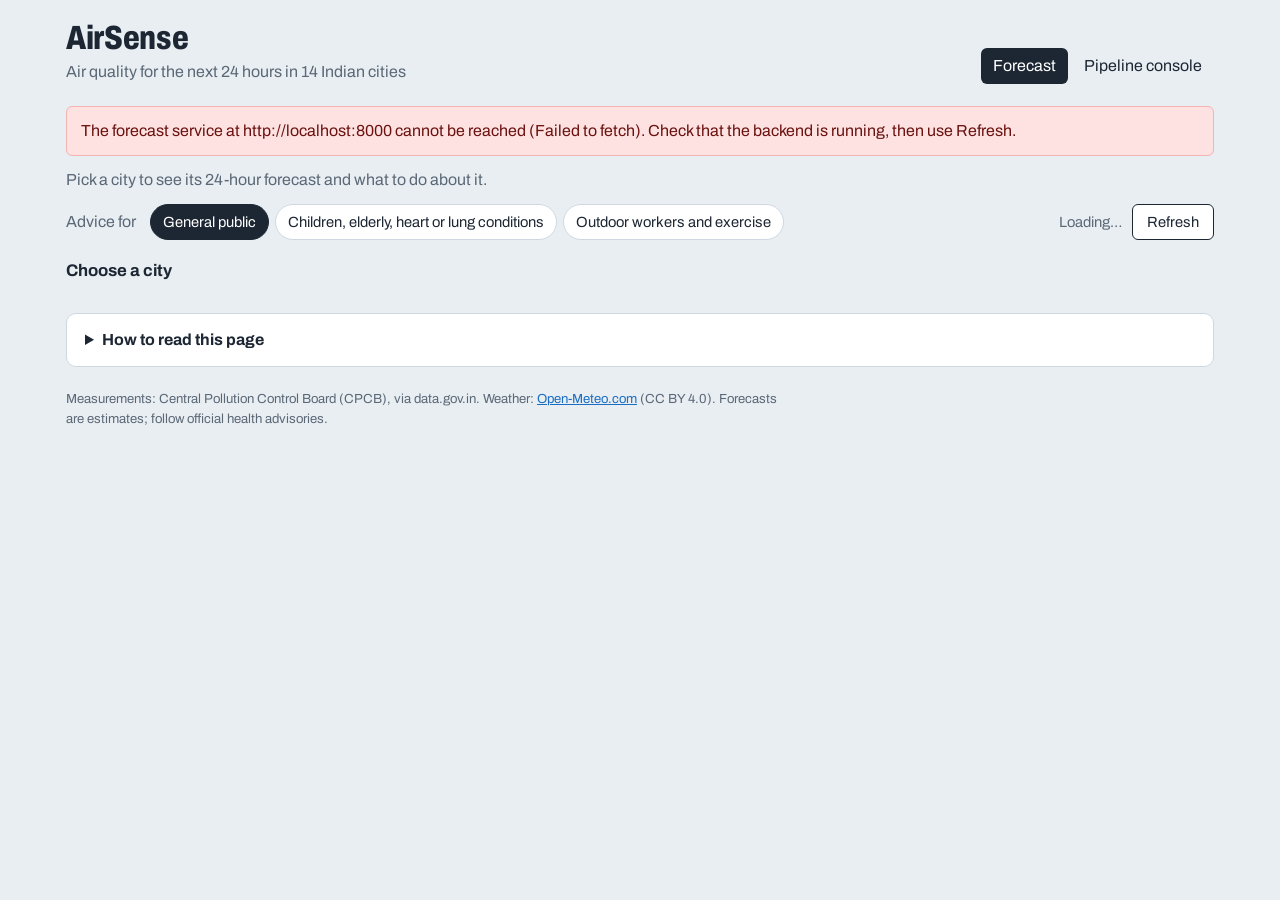
==== frontend/index.html @ 112c2909 "Stage 7: forecast page, pipeline status endpoint, serving fixes from real data" ====
<!doctype html>
<html lang="en">
<head>
  <meta charset="utf-8">
  <meta name="viewport" content="width=device-width, initial-scale=1">
  <title>AirSense — air quality forecast</title>
  <meta name="description" content="24-hour PM2.5 and AQI forecast with health advice for 14 Indian cities">
  <link rel="preconnect" href="https://fonts.googleapis.com">
  <link rel="stylesheet" href="https://fonts.googleapis.com/css2?family=Archivo:wdth,wght@75..100,400..800&display=swap">
  <link rel="stylesheet" href="assets/style.css">
</head>
<body>
  <header class="topbar">
    <div class="brand">
      <a class="wordmark" href="index.html">AirSense</a>
      <p class="tagline">Air quality for the next 24 hours in 14 Indian cities</p>
    </div>
    <nav class="topnav" aria-label="Pages">
      <a href="index.html" aria-current="page">Forecast</a>
      <a href="pipeline.html">Pipeline console</a>
    </nav>
  </header>

  <main>
    <div id="banner" class="banner" role="alert" hidden></div>

    <p class="intro">Pick a city to see its 24-hour forecast and what to do about it.</p>

    <section class="phone-controls" aria-label="Choose city and advice">
      <label class="field">City
        <select id="city-select"></select>
      </label>
      <label class="field">Advice for
        <select id="group-select">
          <option value="general">General public</option>
          <option value="sensitive">Children, elderly, heart or lung conditions</option>
          <option value="outdoor_workers">Outdoor workers and exercise</option>
        </select>
      </label>
    </section>

    <section class="controls" aria-label="Settings">
      <fieldset class="groups">
        <legend>Advice for</legend>
        <label><input type="radio" name="group" value="general" checked><span>General public</span></label>
        <label><input type="radio" name="group" value="sensitive"><span>Children, elderly, heart or lung conditions</span></label>
        <label><input type="radio" name="group" value="outdoor_workers"><span>Outdoor workers and exercise</span></label>
      </fieldset>
      <div class="freshness">
        <span id="asof">Loading…</span>
        <button id="refresh" type="button">Refresh</button>
      </div>
    </section>

    <section class="tiles-section" aria-labelledby="cities-h">
      <h2 id="cities-h" class="section-h">Choose a city</h2>
      <div id="cities" class="cities" role="list"></div>
    </section>

    <section id="detail" class="detail" aria-live="polite" hidden></section>

    <section id="overview" class="overview" aria-labelledby="overview-h" hidden>
      <h2 id="overview-h" class="section-h">Across India right now</h2>
      <p id="overview-text"></p>
      <div id="overview-bar" class="catbar" role="img"></div>
      <ol id="overview-list" class="ranked"></ol>
    </section>

    <details class="help">
      <summary>How to read this page</summary>
      <div class="help-body">
        <p><strong>PM2.5</strong> are fine particles in the air, small enough to reach deep into the lungs. Values are the average over the last 24 hours, in micrograms per cubic metre (µg/m³), as used by India's official Air Quality Index (AQI).</p>
        <table class="aqi-table">
          <thead><tr><th>Category</th><th>PM2.5 (24-hour average)</th><th>Possible health impact</th></tr></thead>
          <tbody id="aqi-rows"></tbody>
        </table>
        <p><strong>The forecast</strong> shows the expected 24-hour average for each of the next 24 hours. It changes slowly because each new hour replaces only one of the 24 hours being averaged.</p>
        <p><strong>Why this forecast</strong> lists the inputs that pushed the forecast up or down the most, in µg/m³.</p>
        <p><strong>Notes</strong> appear when some input data was missing; the forecast is still made, but may be less accurate. If no forecast is shown, the latest measurement is too old or missing.</p>
      </div>
    </details>
  </main>

  <footer class="footer">
    <p id="model-line"></p>
    <p>Measurements: Central Pollution Control Board (CPCB), via data.gov.in. Weather: <a href="https://open-meteo.com/">Open-Meteo.com</a> (CC BY 4.0). Forecasts are estimates; follow official health advisories.</p>
  </footer>

  <script src="vendor/chart.umd.min.js"></script>
  <script src="assets/config.js"></script>
  <script src="assets/common.js"></script>
  <script src="assets/forecast.js"></script>
</body>
</html>
---- frontend/assets/style.css ----
/* AirSense frontend. The AQI colours carry the meaning; everything else stays quiet. */
:root {
  --sky: #e9eef3;        /* page: hazy daytime sky */
  --paper: #ffffff;      /* panels */
  --ink: #1d2733;        /* text */
  --muted: #5b6876;      /* secondary text */
  --line: #cfd8e1;       /* borders */
  --focus: #1b6ec2;      /* keyboard focus and links */
  --warn-bg: #fff4d6;
  --warn-ink: #5a4300;
  --font: "Archivo", "Segoe UI", system-ui, -apple-system, sans-serif;
  --radius-s: 6px;
  --radius-m: 10px;
}

* { box-sizing: border-box; }
html { -webkit-text-size-adjust: 100%; }
body {
  margin: 0;
  background: var(--sky);
  color: var(--ink);
  font-family: var(--font);
  font-size: 16px;
  line-height: 1.5;
}
a { color: var(--focus); }
:focus-visible { outline: 3px solid var(--focus); outline-offset: 2px; }
main, .topbar, .footer { max-width: 1180px; margin: 0 auto; padding: 0 16px; }

/* ---------- top bar ---------- */
.topbar {
  display: flex; flex-wrap: wrap; align-items: end; justify-content: space-between;
  gap: 8px 24px; padding-top: 22px; padding-bottom: 14px;
}
.wordmark {
  font-size: 2.1rem; font-weight: 800; font-stretch: 78%; letter-spacing: -0.01em;
  color: var(--ink); text-decoration: none; line-height: 1;
}
.tagline { margin: 4px 0 0; color: var(--muted); }
.topnav { display: flex; gap: 4px; }
.topnav a {
  padding: 6px 12px; border-radius: var(--radius-s); color: var(--ink); text-decoration: none;
}
.topnav a[aria-current="page"] { background: var(--ink); color: #fff; }
.topnav a:not([aria-current]):hover { background: #dbe3ea; }

/* ---------- banner and controls ---------- */
.banner {
  margin: 8px 0 12px; padding: 12px 14px; border-radius: var(--radius-s);
  background: #fde2e1; color: #6b1210; border: 1px solid #f3b4b1;
}
.controls {
  display: flex; flex-wrap: wrap; align-items: center; justify-content: space-between;
  gap: 12px; margin: 6px 0 18px;
}
.groups { border: 0; margin: 0; padding: 0; display: flex; flex-wrap: wrap; gap: 6px; align-items: center; }
.groups legend { float: left; margin-right: 8px; color: var(--muted); padding: 0; }
.groups label { position: relative; }
.groups input { position: absolute; opacity: 0; inset: 0; margin: 0; cursor: pointer; }
.groups span {
  display: inline-block; padding: 6px 12px; border: 1px solid var(--line);
  border-radius: 999px; background: var(--paper); font-size: 0.92rem;
}
.groups input:checked + span { background: var(--ink); color: #fff; border-color: var(--ink); }
.groups input:focus-visible + span { outline: 3px solid var(--focus); outline-offset: 2px; }
.freshness { display: flex; align-items: center; gap: 10px; color: var(--muted); font-size: 0.92rem; }
button {
  font: inherit; padding: 6px 14px; border-radius: var(--radius-s); cursor: pointer;
  border: 1px solid var(--ink); background: var(--paper); color: var(--ink);
}
button:hover { background: var(--ink); color: #fff; }

/* ---------- city tiles ---------- */
.section-h { font-size: 1.05rem; font-weight: 700; margin: 0 0 8px; }
.cities {
  display: grid; gap: 8px;
  grid-template-columns: repeat(auto-fill, minmax(150px, 1fr));
}
.city {
  display: grid; grid-template-columns: 1fr; align-content: start; gap: 2px;
  text-align: left; padding: 10px 12px 10px 16px; border-radius: var(--radius-s);
  background: var(--paper); color: var(--ink); border: 1px solid var(--line);
  position: relative; min-height: 76px;
}
.city::before {           /* the AQI colour as a band on the left edge */
  content: ""; position: absolute; left: 0; top: 0; bottom: 0; width: 6px;
  border-radius: var(--radius-s) 0 0 var(--radius-s); background: var(--band, #c9d1d9);
}
.city:hover { background: #f6f9fb; color: var(--ink); }
.city[aria-pressed="true"] { border-color: var(--ink); box-shadow: inset 0 0 0 1px var(--ink); }
.city .name { font-weight: 700; }
.city .cat { font-size: 0.82rem; color: var(--muted); }
.city .val { font-size: 1.5rem; font-weight: 700; font-stretch: 85%; line-height: 1.1; }
.city .val small { font-size: 0.7rem; font-weight: 400; color: var(--muted); margin-left: 2px; }
.city.stale .val { color: var(--muted); }

/* ---------- detail ---------- */
.detail {
  margin: 22px 0; padding: 22px; background: var(--paper);
  border-radius: var(--radius-m); border: 1px solid var(--line);
}
.detail-head { display: flex; flex-wrap: wrap; gap: 18px 32px; align-items: stretch; }
.reading {
  min-width: 220px; padding: 16px 18px; border-radius: var(--radius-m);
  background: var(--band); color: var(--band-ink);
}
.reading .where { margin: 0; font-weight: 700; font-size: 1.15rem; }
.reading .big { font-size: 4.2rem; font-weight: 800; font-stretch: 75%; line-height: 0.95; margin: 6px 0 2px; }
.reading .big small { font-size: 1rem; font-weight: 500; margin-left: 4px; }
.reading .catname { font-size: 1.25rem; font-weight: 700; margin: 0; }
.reading .meta { margin: 6px 0 0; font-size: 0.85rem; opacity: 0.9; }
.summary { flex: 1 1 320px; display: flex; flex-direction: column; justify-content: center; gap: 6px; }
.summary h3 { margin: 0; font-size: 1.5rem; font-weight: 700; font-stretch: 90%; line-height: 1.2; }
.summary p { margin: 0; color: var(--muted); max-width: 62ch; }

/* The hour-by-hour strip: one cell per forecast hour, coloured by AQI category. */
.strip-wrap { margin: 22px 0 6px; }
.strip { display: grid; grid-template-columns: repeat(24, 1fr); gap: 2px; }
.strip .cell { height: 34px; border-radius: 3px; background: var(--band); position: relative; }
.strip .cell.worst { outline: 2px solid var(--ink); outline-offset: 1px; z-index: 1; }
.strip-hours { display: grid; grid-template-columns: repeat(24, 1fr); font-size: 0.72rem; color: var(--muted); margin-top: 3px; }
.strip-hours span { text-align: left; white-space: nowrap; }
.chart-box { position: relative; height: 260px; margin-top: 10px; }

.columns { display: grid; grid-template-columns: 1fr 1fr; gap: 28px; margin-top: 22px; }
.columns h4 { margin: 0 0 8px; font-size: 1.05rem; }
.advice p { margin: 0 0 8px; max-width: 65ch; }
.sources { font-size: 0.82rem; color: var(--muted); }
.factors { list-style: none; margin: 0; padding: 0; }
.factors li { display: grid; grid-template-columns: minmax(130px, 1.2fr) 1fr; gap: 10px; align-items: center; margin-bottom: 8px; }
.factor-bar { position: relative; height: 22px; background: #eef2f6; border-radius: 3px; }
.factor-bar .mid { position: absolute; left: 50%; top: -3px; bottom: -3px; width: 1px; background: var(--muted); }
.factor-bar .fill { position: absolute; top: 3px; bottom: 3px; border-radius: 2px; }
.factor-bar .fill.raises { left: 50%; background: #c0392b; }
.factor-bar .fill.lowers { right: 50%; background: #2e7d5b; }
.factor-num { font-size: 0.82rem; color: var(--muted); }
.notes { margin-top: 18px; padding: 10px 14px; border-radius: var(--radius-s); background: var(--warn-bg); color: var(--warn-ink); }
.notes ul { margin: 4px 0 0; padding-left: 20px; }
.unavailable { padding: 6px 0; }
.unavailable h3 { margin: 0 0 6px; }
.unavailable p { margin: 0 0 6px; color: var(--muted); max-width: 65ch; }

/* ---------- intro, phone controls, overview ---------- */
.intro { margin: 0 0 12px; color: var(--muted); }
.phone-controls { display: none; gap: 10px; margin-bottom: 14px; }
.field { display: grid; gap: 4px; font-size: 0.9rem; color: var(--muted); }
.field select {
  font: inherit; font-size: 1rem; color: var(--ink); padding: 10px 12px;
  border: 1px solid var(--line); border-radius: var(--radius-s); background: var(--paper); width: 100%;
}
.overview { margin: 22px 0; padding: 18px 22px; background: var(--paper); border: 1px solid var(--line); border-radius: var(--radius-m); }
.overview p { margin: 0 0 10px; max-width: 80ch; }
.catbar { display: flex; height: 14px; border-radius: 4px; overflow: hidden; margin-bottom: 6px; }
.catbar span { display: block; height: 100%; }
.catbar-legend { display: flex; flex-wrap: wrap; gap: 4px 14px; font-size: 0.82rem; color: var(--muted); margin-bottom: 4px; }
.ranked { list-style: none; margin: 12px 0 0; padding: 0; display: none; }
.ranked li button {
  width: 100%; display: grid; grid-template-columns: 14px 1fr auto; gap: 10px; align-items: center;
  text-align: left; padding: 9px 4px; border: 0; border-bottom: 1px solid var(--line);
  border-radius: 0; background: transparent; color: var(--ink);
}
.ranked li button:hover { background: #f3f6f9; color: var(--ink); }
.ranked .dot { width: 12px; height: 12px; border-radius: 50%; background: var(--band); border: 1px solid rgba(0, 0, 0, 0.15); }
.ranked .rv { font-weight: 700; font-stretch: 85%; }
.ranked .rs { display: block; font-size: 0.8rem; color: var(--muted); }
.alternatives { display: flex; flex-wrap: wrap; gap: 8px; margin-top: 8px; }
.alternatives button { display: inline-flex; gap: 8px; align-items: center; }
.alternatives .dot { width: 10px; height: 10px; border-radius: 50%; background: var(--band); }
.last-known { display: inline-block; margin: 4px 0 10px; padding: 8px 12px; border-radius: var(--radius-s); background: var(--band); color: var(--band-ink); font-weight: 600; }

.loading { display: flex; align-items: center; gap: 12px; color: var(--muted); padding: 18px 0; }
.spinner {
  width: 20px; height: 20px; border-radius: 50%;
  border: 3px solid var(--line); border-top-color: var(--ink); animation: spin 0.9s linear infinite;
}
@keyframes spin { to { transform: rotate(360deg); } }

/* ---------- help and footer ---------- */
.help { margin: 22px 0; background: var(--paper); border: 1px solid var(--line); border-radius: var(--radius-m); padding: 4px 18px; }
.help summary { cursor: pointer; padding: 10px 0; font-weight: 700; }
.help-body p { max-width: 75ch; }
.aqi-table { border-collapse: collapse; width: 100%; font-size: 0.9rem; margin: 6px 0 12px; }
.aqi-table th, .aqi-table td { text-align: left; padding: 6px 8px; border-bottom: 1px solid var(--line); vertical-align: top; }
.swatch { display: inline-block; width: 12px; height: 12px; border-radius: 2px; margin-right: 6px; vertical-align: -1px; border: 1px solid rgba(0, 0, 0, 0.15); }
.footer { color: var(--muted); font-size: 0.82rem; padding-bottom: 28px; }
.footer p { margin: 4px 0; max-width: 90ch; }

@media (max-width: 760px) {
  main { display: flex; flex-direction: column; }
  .phone-controls { display: grid; }
  .tiles-section, .groups { display: none; }
  .controls { margin-top: 0; order: 1; }
  .help { order: 2; margin-top: 0; }
  .detail { order: 3; }
  .overview { order: 4; padding: 16px; }
  .ranked { display: block; }
  .wordmark { font-size: 1.8rem; }
  .topbar { padding-top: 16px; }
  .columns { grid-template-columns: 1fr; }
  .reading { width: 100%; }
  .strip .cell { height: 26px; }
  .strip-hours span:nth-child(odd) { visibility: hidden; }
  .detail { padding: 16px; }
}
@media (prefers-reduced-motion: reduce) { * { transition: none !important; animation: none !important; } }
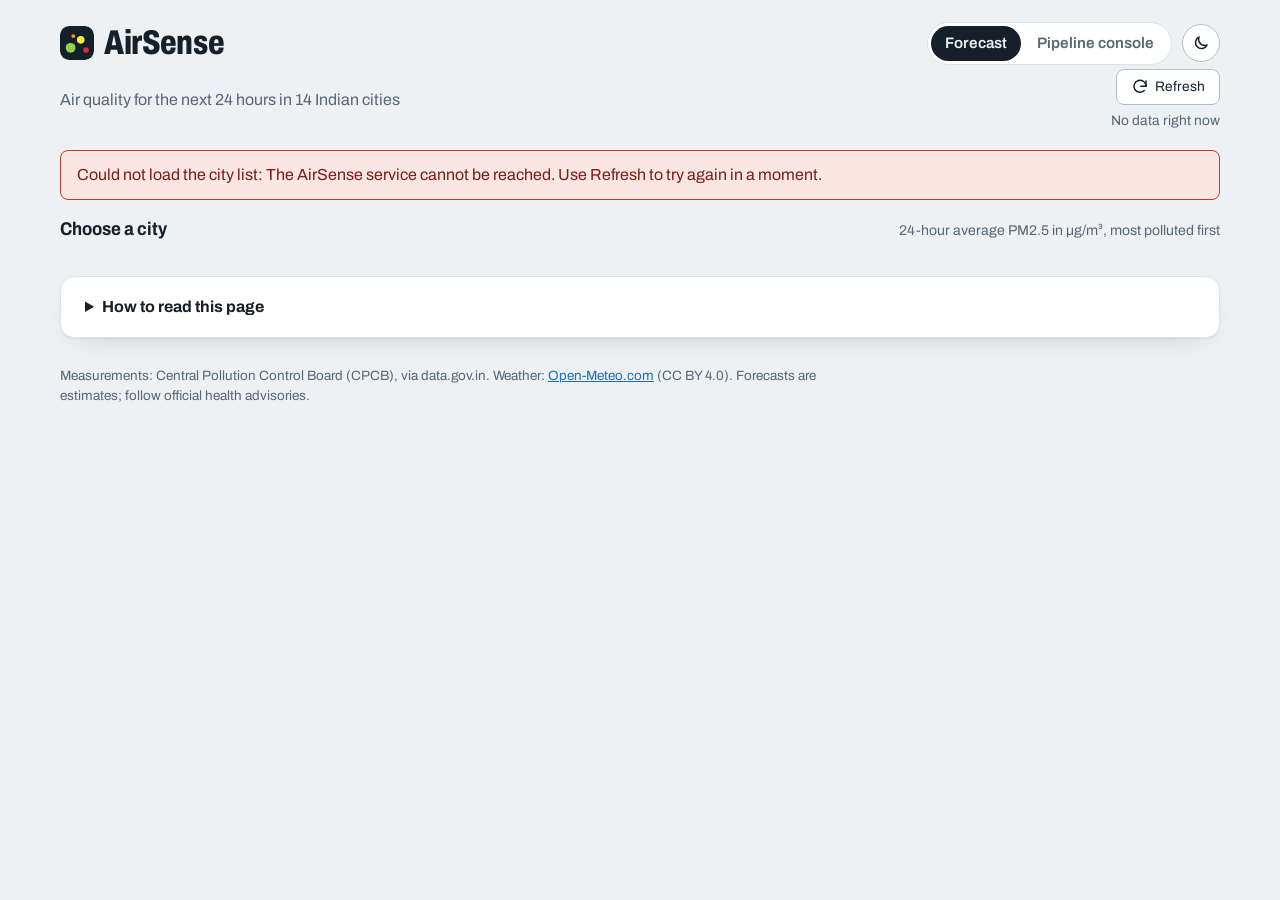
==== commit 4a216f21: "UI refresh: dark theme, one time format, tabs, category chart, 6-factor explanation, console tabs, c" ====
--- a/frontend/index.html
+++ b/frontend/index.html
@@ -5,78 +5,90 @@
   <meta name="viewport" content="width=device-width, initial-scale=1">
   <title>AirSense — air quality forecast</title>
   <meta name="description" content="24-hour PM2.5 and AQI forecast with health advice for 14 Indian cities">
+  <script>
+    // theme before the first paint: the saved choice, else the laptop's setting
+    (function () {
+      var t = null;
+      try { t = localStorage.getItem("airsense-theme"); } catch (e) {}
+      document.documentElement.dataset.theme = t || (matchMedia("(prefers-color-scheme: dark)").matches ? "dark" : "light");
+    })();
+  </script>
+  <link rel="icon" href="assets/icon.svg" type="image/svg+xml">
   <link rel="preconnect" href="https://fonts.googleapis.com">
-  <link rel="stylesheet" href="https://fonts.googleapis.com/css2?family=Archivo:wdth,wght@75..100,400..800&display=swap">
+  <link rel="stylesheet" href="https://fonts.googleapis.com/css2?family=Archivo:wdth,wght@62..100,400..900&display=swap">
   <link rel="stylesheet" href="assets/style.css">
 </head>
 <body>
   <header class="topbar">
-    <div class="brand">
-      <a class="wordmark" href="index.html">AirSense</a>
-      <p class="tagline">Air quality for the next 24 hours in 14 Indian cities</p>
+    <a class="brand" href="index.html" aria-label="AirSense home">
+      <img src="assets/icon.svg" alt="" width="34" height="34">
+      <span class="wordmark">AirSense</span>
+    </a>
+    <div class="top-actions">
+      <nav class="topnav" id="topnav" aria-label="Pages">
+        <a href="index.html" aria-current="page">Forecast</a>
+        <a href="pipeline.html">Pipeline console</a>
+      </nav>
+      <button id="theme-toggle" class="icon-btn" type="button"></button>
+      <button id="menu-toggle" class="icon-btn menu-btn" type="button" aria-label="Pages" aria-controls="topnav" aria-expanded="false"></button>
     </div>
-    <nav class="topnav" aria-label="Pages">
-      <a href="index.html" aria-current="page">Forecast</a>
-      <a href="pipeline.html">Pipeline console</a>
-    </nav>
+    <p class="tagline">Air quality for the next 24 hours in 14 Indian cities</p>
+    <div class="freshness">
+      <span id="asof">Loading…</span>
+      <button id="refresh" class="ghost" type="button">Refresh</button>
+    </div>
   </header>
 
   <main>
     <div id="banner" class="banner" role="alert" hidden></div>
 
-    <p class="intro">Pick a city to see its 24-hour forecast and what to do about it.</p>
-
-    <section class="phone-controls" aria-label="Choose city and advice">
-      <label class="field">City
-        <select id="city-select"></select>
-      </label>
-      <label class="field">Advice for
-        <select id="group-select">
-          <option value="general">General public</option>
-          <option value="sensitive">Children, elderly, heart or lung conditions</option>
-          <option value="outdoor_workers">Outdoor workers and exercise</option>
-        </select>
-      </label>
-    </section>
-
-    <section class="controls" aria-label="Settings">
-      <fieldset class="groups">
-        <legend>Advice for</legend>
-        <label><input type="radio" name="group" value="general" checked><span>General public</span></label>
-        <label><input type="radio" name="group" value="sensitive"><span>Children, elderly, heart or lung conditions</span></label>
-        <label><input type="radio" name="group" value="outdoor_workers"><span>Outdoor workers and exercise</span></label>
-      </fieldset>
-      <div class="freshness">
-        <span id="asof">Loading…</span>
-        <button id="refresh" type="button">Refresh</button>
-      </div>
-    </section>
+    <label class="field phone-only">City
+      <select id="city-select" autocomplete="off"></select>
+    </label>
 
     <section class="tiles-section" aria-labelledby="cities-h">
-      <h2 id="cities-h" class="section-h">Choose a city</h2>
+      <div class="section-top">
+        <h2 id="cities-h" class="section-h">Choose a city</h2>
+        <p class="section-note">24-hour average PM2.5 in µg/m³, most polluted first</p>
+      </div>
       <div id="cities" class="cities" role="list"></div>
     </section>
 
     <section id="detail" class="detail" aria-live="polite" hidden></section>
 
-    <section id="overview" class="overview" aria-labelledby="overview-h" hidden>
-      <h2 id="overview-h" class="section-h">Across India right now</h2>
-      <p id="overview-text"></p>
-      <div id="overview-bar" class="catbar" role="img"></div>
-      <ol id="overview-list" class="ranked"></ol>
+    <section id="overview" class="card overview" aria-labelledby="overview-h" hidden>
+      <div class="section-top">
+        <h2 id="overview-h" class="section-h">Across India right now</h2>
+        <p class="section-note">Select a city's bar to open it</p>
+      </div>
+      <div id="overview-callouts" class="callouts"></div>
+      <div class="india-grid">
+        <div>
+          <h3 class="chart-h">Cities, most polluted first</h3>
+          <div class="chart-box india"><canvas id="india-chart" role="img"></canvas></div>
+        </div>
+        <div>
+          <h3 class="chart-h">Cities per category</h3>
+          <div class="chart-box cats"><canvas id="category-chart" role="img"></canvas></div>
+          <p class="section-note">Select a category to highlight its cities; select it again to clear.</p>
+        </div>
+      </div>
     </section>
 
-    <details class="help">
+    <details class="card help">
       <summary>How to read this page</summary>
       <div class="help-body">
-        <p><strong>PM2.5</strong> are fine particles in the air, small enough to reach deep into the lungs. Values are the average over the last 24 hours, in micrograms per cubic metre (µg/m³), as used by India's official Air Quality Index (AQI).</p>
+        <div class="help-text">
+          <p><strong>PM2.5</strong> are fine particles in the air, small enough to reach deep into the lungs. Values are the average over the last 24 hours, in micrograms per cubic metre (µg/m³), as used by India's official Air Quality Index (AQI).</p>
+          <p><strong>The forecast</strong> shows the expected 24-hour average for each of the next 24 hours. It changes slowly because each new hour replaces only one of the 24 hours being averaged. Hover over the hour strip or the chart to see each hour.</p>
+          <p><strong>Why this forecast</strong> lists the six inputs that pushed the forecast up or down the most, in µg/m³, and the combined effect of all the others.</p>
+          <p><strong>Notes</strong> appear when some input data was missing; the forecast is still made, but may be less accurate. If no forecast is shown, the latest measurement is too old or missing.</p>
+        </div>
         <table class="aqi-table">
-          <thead><tr><th>Category</th><th>PM2.5 (24-hour average)</th><th>Possible health impact</th></tr></thead>
+          <caption>India's AQI categories for PM2.5</caption>
+          <thead><tr><th scope="col">Category</th><th scope="col">24-hour average</th><th scope="col">Possible health impact</th></tr></thead>
           <tbody id="aqi-rows"></tbody>
         </table>
-        <p><strong>The forecast</strong> shows the expected 24-hour average for each of the next 24 hours. It changes slowly because each new hour replaces only one of the 24 hours being averaged.</p>
-        <p><strong>Why this forecast</strong> lists the inputs that pushed the forecast up or down the most, in µg/m³.</p>
-        <p><strong>Notes</strong> appear when some input data was missing; the forecast is still made, but may be less accurate. If no forecast is shown, the latest measurement is too old or missing.</p>
       </div>
     </details>
   </main>
--- a/frontend/assets/style.css
+++ b/frontend/assets/style.css
@@ -1,205 +1,475 @@
-/* AirSense frontend. The AQI colours carry the meaning; everything else stays quiet. */
+/* AirSense frontend.
+   The AQI colours carry the meaning; everything else stays quiet so they stand out.
+   Light theme: a hazy daytime sky. Dark theme: the same city at night. */
+
 :root {
-  --sky: #e9eef3;        /* page: hazy daytime sky */
-  --paper: #ffffff;      /* panels */
-  --ink: #1d2733;        /* text */
-  --muted: #5b6876;      /* secondary text */
-  --line: #cfd8e1;       /* borders */
-  --focus: #1b6ec2;      /* keyboard focus and links */
-  --warn-bg: #fff4d6;
-  --warn-ink: #5a4300;
+  --page: #edf1f4;
+  --paper: #ffffff;
+  --raised: #f5f7f9;
+  --ink: #15202b;
+  --muted: #586675;
+  --line: #dbe2e9;
+  --line-strong: #b4c0cb;
+  --grid: rgba(21, 32, 43, 0.07);
+  --accent: #1d6fb8;
+  --tip-bg: #15202b;
+  --tip-ink: #f3f6f9;
+  --tip-muted: #b9c4cf;
+  --band-alpha: 24;            /* AQI bands behind charts (hex alpha) */
+  --shadow: 0 1px 2px rgba(16, 24, 32, 0.05), 0 10px 30px -18px rgba(16, 24, 32, 0.28);
+  --ok: #2e7d5b;  --ok-bg: #e6f3ec;  --ok-ink: #1d5a40;
+  --warn: #c27a00; --warn-bg: #fff3d8; --warn-ink: #6b4400;
+  --bad: #c0392b; --bad-bg: #fbe6e3; --bad-ink: #7a1d14;
+  --neutral: #6b7c8d; --neutral-bg: #eef2f6; --neutral-ink: #3d4b59;
+  --lowers: #3a78b5;
+  --raises: #d07a2a;
   --font: "Archivo", "Segoe UI", system-ui, -apple-system, sans-serif;
-  --radius-s: 6px;
-  --radius-m: 10px;
+  --mono: ui-monospace, SFMono-Regular, Menlo, Consolas, monospace;
+  --r-s: 8px;
+  --r-m: 14px;
+  color-scheme: light;
+}
+:root[data-theme="dark"] {
+  --page: #0a0f14;
+  --paper: #121921;
+  --raised: #18212b;
+  --ink: #e8eef4;
+  --muted: #9aa8b6;
+  --line: #243140;
+  --line-strong: #3b4a5a;
+  --grid: rgba(232, 238, 244, 0.07);
+  --accent: #6cb0ff;
+  --tip-bg: #e8eef4;
+  --tip-ink: #0f151b;
+  --tip-muted: #4c5966;
+  --band-alpha: 2e;
+  --shadow: 0 1px 2px rgba(0, 0, 0, 0.4), 0 12px 32px -18px rgba(0, 0, 0, 0.8);
+  --ok: #4cbf8a;  --ok-bg: #12301f;  --ok-ink: #8fe0b8;
+  --warn: #f0a83a; --warn-bg: #33250b; --warn-ink: #f6cd85;
+  --bad: #f06a5c; --bad-bg: #3a1714; --bad-ink: #f7aaa0;
+  --neutral: #8a9bad; --neutral-bg: #1c2631; --neutral-ink: #c3cfdb;
+  --lowers: #6aa8e8;
+  --raises: #f0a35a;
+  color-scheme: dark;
 }
 
 * { box-sizing: border-box; }
 html { -webkit-text-size-adjust: 100%; }
 body {
   margin: 0;
-  background: var(--sky);
+  background: var(--page);
   color: var(--ink);
   font-family: var(--font);
   font-size: 16px;
   line-height: 1.5;
-}
-a { color: var(--focus); }
-:focus-visible { outline: 3px solid var(--focus); outline-offset: 2px; }
-main, .topbar, .footer { max-width: 1180px; margin: 0 auto; padding: 0 16px; }
+  transition: background-color 0.2s, color 0.2s;
+}
+a { color: var(--accent); }
+:focus-visible { outline: 3px solid var(--accent); outline-offset: 2px; }
+main, .topbar, .footer { max-width: 1200px; margin: 0 auto; padding: 0 20px; }
+[hidden] { display: none !important; }
+.nowrap { white-space: nowrap; }
+
+/* ---------- buttons ---------- */
+button {
+  font: inherit; color: var(--ink); cursor: pointer;
+  padding: 7px 14px; border-radius: var(--r-s);
+  border: 1px solid var(--line-strong); background: var(--paper);
+}
+button:hover { border-color: var(--ink); }
+button.ghost { display: inline-flex; align-items: center; gap: 6px; }
+.icon { display: inline-flex; width: 18px; height: 18px; }
+.icon svg { width: 100%; height: 100%; }
+.icon-btn { display: inline-grid; place-items: center; width: 38px; height: 38px; padding: 0; border-radius: 999px; }
+.menu-btn { display: none; }
 
 /* ---------- top bar ---------- */
 .topbar {
-  display: flex; flex-wrap: wrap; align-items: end; justify-content: space-between;
-  gap: 8px 24px; padding-top: 22px; padding-bottom: 14px;
-}
-.wordmark {
-  font-size: 2.1rem; font-weight: 800; font-stretch: 78%; letter-spacing: -0.01em;
-  color: var(--ink); text-decoration: none; line-height: 1;
-}
-.tagline { margin: 4px 0 0; color: var(--muted); }
-.topnav { display: flex; gap: 4px; }
-.topnav a {
-  padding: 6px 12px; border-radius: var(--radius-s); color: var(--ink); text-decoration: none;
-}
-.topnav a[aria-current="page"] { background: var(--ink); color: #fff; }
-.topnav a:not([aria-current]):hover { background: #dbe3ea; }
-
-/* ---------- banner and controls ---------- */
+  display: grid; grid-template-columns: 1fr auto; align-items: center;
+  gap: 4px 24px; padding-top: 22px; padding-bottom: 18px;
+}
+.brand { display: inline-flex; align-items: center; gap: 10px; text-decoration: none; color: var(--ink); justify-self: start; }
+.brand img { border-radius: 9px; }
+.wordmark { font-size: 2.15rem; font-weight: 800; font-stretch: 75%; letter-spacing: -0.01em; line-height: 1; }
+.top-actions { display: flex; align-items: center; gap: 10px; position: relative; }
+.topnav { display: flex; gap: 2px; padding: 3px; border-radius: 999px; background: var(--paper); border: 1px solid var(--line); }
+.topnav a { padding: 6px 14px; border-radius: 999px; color: var(--muted); text-decoration: none; font-weight: 600; font-size: 0.95rem; }
+.topnav a:hover { color: var(--ink); }
+.topnav a[aria-current="page"] { background: var(--ink); color: var(--page); }
+.tagline { margin: 0; color: var(--muted); }
+.freshness { display: flex; flex-direction: column; align-items: flex-end; gap: 6px; color: var(--muted); font-size: 0.86rem; justify-self: end; text-align: right; }
+.freshness button { order: -1; }
+
+/* ---------- shared blocks ---------- */
 .banner {
-  margin: 8px 0 12px; padding: 12px 14px; border-radius: var(--radius-s);
-  background: #fde2e1; color: #6b1210; border: 1px solid #f3b4b1;
-}
-.controls {
-  display: flex; flex-wrap: wrap; align-items: center; justify-content: space-between;
-  gap: 12px; margin: 6px 0 18px;
-}
-.groups { border: 0; margin: 0; padding: 0; display: flex; flex-wrap: wrap; gap: 6px; align-items: center; }
-.groups legend { float: left; margin-right: 8px; color: var(--muted); padding: 0; }
-.groups label { position: relative; }
-.groups input { position: absolute; opacity: 0; inset: 0; margin: 0; cursor: pointer; }
-.groups span {
-  display: inline-block; padding: 6px 12px; border: 1px solid var(--line);
-  border-radius: 999px; background: var(--paper); font-size: 0.92rem;
-}
-.groups input:checked + span { background: var(--ink); color: #fff; border-color: var(--ink); }
-.groups input:focus-visible + span { outline: 3px solid var(--focus); outline-offset: 2px; }
-.freshness { display: flex; align-items: center; gap: 10px; color: var(--muted); font-size: 0.92rem; }
-button {
-  font: inherit; padding: 6px 14px; border-radius: var(--radius-s); cursor: pointer;
-  border: 1px solid var(--ink); background: var(--paper); color: var(--ink);
-}
-button:hover { background: var(--ink); color: #fff; }
-
-/* ---------- city tiles ---------- */
-.section-h { font-size: 1.05rem; font-weight: 700; margin: 0 0 8px; }
-.cities {
-  display: grid; gap: 8px;
-  grid-template-columns: repeat(auto-fill, minmax(150px, 1fr));
-}
+  margin: 0 0 16px; padding: 12px 16px; border-radius: var(--r-s);
+  background: var(--bad-bg); color: var(--bad-ink); border: 1px solid var(--bad);
+}
+.card {
+  background: var(--paper); border: 1px solid var(--line); border-radius: var(--r-m);
+  box-shadow: var(--shadow); padding: 22px 24px; margin: 0 0 20px;
+}
+.section-top { display: flex; flex-wrap: wrap; align-items: baseline; justify-content: space-between; gap: 2px 16px; margin-bottom: 12px; }
+.section-h { font-size: 1.15rem; font-weight: 700; font-stretch: 90%; margin: 0; }
+.section-note { margin: 0; color: var(--muted); font-size: 0.88rem; }
+.hint { color: var(--muted); margin: 0 0 12px; max-width: 78ch; font-size: 0.92rem; }
+.swatch { display: inline-block; width: 12px; height: 12px; border-radius: 3px; margin-right: 8px; vertical-align: -1px; }
+.dot { display: inline-block; width: 10px; height: 10px; border-radius: 50%; flex: none; }
+.field { display: grid; gap: 4px; font-size: 0.9rem; color: var(--muted); margin-bottom: 16px; }
+.field select {
+  font: inherit; font-size: 1rem; color: var(--ink); padding: 11px 12px;
+  border: 1px solid var(--line-strong); border-radius: var(--r-s); background: var(--paper); width: 100%;
+}
+.phone-only { display: none; }
+
+/* hover tips (common.js) */
+.tip {
+  position: absolute; left: 0; top: 0; z-index: 50; pointer-events: none;
+  max-width: 280px; padding: 8px 11px; border-radius: var(--r-s);
+  background: var(--tip-bg); color: var(--tip-ink); font-size: 0.84rem; line-height: 1.4;
+  box-shadow: 0 8px 24px rgba(0, 0, 0, 0.25);
+}
+.tip strong { display: block; }
+.tip span { display: block; color: var(--tip-muted); }
+
+/* tabs (common.js) */
+.tabs { display: flex; gap: 26px; border-bottom: 1px solid var(--line); margin-bottom: 18px; overflow-x: auto; }
+.tabs [role="tab"] {
+  border: 0; border-bottom: 3px solid transparent; border-radius: 0; background: none;
+  padding: 10px 2px 9px; color: var(--muted); font-weight: 600; white-space: nowrap;
+  display: inline-flex; align-items: center; gap: 8px;
+}
+.tabs [role="tab"]:hover { color: var(--ink); }
+.tabs [role="tab"][aria-selected="true"] { color: var(--ink); border-bottom-color: var(--ink); }
+.tab-badge { font-size: 0.75rem; padding: 0 7px; border-radius: 999px; background: var(--warn-bg); color: var(--warn-ink); }
+.tab-panel:focus-visible { outline-offset: 6px; }
+
+.loading { display: flex; align-items: center; gap: 12px; color: var(--muted); padding: 24px 0; }
+.spinner { width: 20px; height: 20px; border-radius: 50%; border: 3px solid var(--line); border-top-color: var(--ink); animation: spin 0.9s linear infinite; }
+@keyframes spin { to { transform: rotate(360deg); } }
+
+/* ---------- forecast: city tiles ---------- */
+.tiles-section { margin-bottom: 20px; }
+.cities { display: grid; gap: 10px; grid-template-columns: repeat(7, minmax(0, 1fr)); }
 .city {
-  display: grid; grid-template-columns: 1fr; align-content: start; gap: 2px;
-  text-align: left; padding: 10px 12px 10px 16px; border-radius: var(--radius-s);
-  background: var(--paper); color: var(--ink); border: 1px solid var(--line);
-  position: relative; min-height: 76px;
-}
-.city::before {           /* the AQI colour as a band on the left edge */
-  content: ""; position: absolute; left: 0; top: 0; bottom: 0; width: 6px;
-  border-radius: var(--radius-s) 0 0 var(--radius-s); background: var(--band, #c9d1d9);
-}
-.city:hover { background: #f6f9fb; color: var(--ink); }
-.city[aria-pressed="true"] { border-color: var(--ink); box-shadow: inset 0 0 0 1px var(--ink); }
-.city .name { font-weight: 700; }
-.city .cat { font-size: 0.82rem; color: var(--muted); }
-.city .val { font-size: 1.5rem; font-weight: 700; font-stretch: 85%; line-height: 1.1; }
-.city .val small { font-size: 0.7rem; font-weight: 400; color: var(--muted); margin-left: 2px; }
+  display: grid; align-content: start; gap: 1px; text-align: left;
+  padding: 11px 12px 11px 17px; border-radius: var(--r-s); position: relative; overflow: hidden;
+  background: var(--paper); border: 1px solid var(--line); box-shadow: var(--shadow);
+  transition: transform 0.12s, border-color 0.12s;
+}
+.city::before { content: ""; position: absolute; left: 0; top: 0; bottom: 0; width: 6px; background: var(--band); }
+.city:hover { transform: translateY(-2px); border-color: var(--line-strong); }
+.city[aria-pressed="true"] {
+  border-color: var(--ink); box-shadow: inset 0 0 0 1px var(--ink), var(--shadow);
+  background: color-mix(in srgb, var(--band) 13%, var(--paper));
+}
+.city .name { font-weight: 700; font-size: 0.95rem; }
+.city .val { font-size: 1.85rem; font-weight: 800; font-stretch: 68%; line-height: 1.05; letter-spacing: -0.01em; }
+.city .cat { font-size: 0.8rem; color: var(--muted); }
 .city.stale .val { color: var(--muted); }
 
-/* ---------- detail ---------- */
+/* ---------- forecast: detail ---------- */
 .detail {
-  margin: 22px 0; padding: 22px; background: var(--paper);
-  border-radius: var(--radius-m); border: 1px solid var(--line);
-}
-.detail-head { display: flex; flex-wrap: wrap; gap: 18px 32px; align-items: stretch; }
+  margin: 0 0 20px; padding: 26px; border-radius: var(--r-m); border: 1px solid var(--line); box-shadow: var(--shadow);
+  background:
+    radial-gradient(900px 300px at 0% 0%, color-mix(in srgb, var(--band, transparent) 15%, transparent), transparent 70%),
+    var(--paper);
+}
+.detail-head { display: grid; grid-template-columns: minmax(280px, 380px) 1fr; gap: 32px; align-items: stretch; }
 .reading {
-  min-width: 220px; padding: 16px 18px; border-radius: var(--radius-m);
-  background: var(--band); color: var(--band-ink);
-}
-.reading .where { margin: 0; font-weight: 700; font-size: 1.15rem; }
-.reading .big { font-size: 4.2rem; font-weight: 800; font-stretch: 75%; line-height: 0.95; margin: 6px 0 2px; }
-.reading .big small { font-size: 1rem; font-weight: 500; margin-left: 4px; }
-.reading .catname { font-size: 1.25rem; font-weight: 700; margin: 0; }
-.reading .meta { margin: 6px 0 0; font-size: 0.85rem; opacity: 0.9; }
-.summary { flex: 1 1 320px; display: flex; flex-direction: column; justify-content: center; gap: 6px; }
-.summary h3 { margin: 0; font-size: 1.5rem; font-weight: 700; font-stretch: 90%; line-height: 1.2; }
-.summary p { margin: 0; color: var(--muted); max-width: 62ch; }
-
-/* The hour-by-hour strip: one cell per forecast hour, coloured by AQI category. */
-.strip-wrap { margin: 22px 0 6px; }
-.strip { display: grid; grid-template-columns: repeat(24, 1fr); gap: 2px; }
-.strip .cell { height: 34px; border-radius: 3px; background: var(--band); position: relative; }
-.strip .cell.worst { outline: 2px solid var(--ink); outline-offset: 1px; z-index: 1; }
-.strip-hours { display: grid; grid-template-columns: repeat(24, 1fr); font-size: 0.72rem; color: var(--muted); margin-top: 3px; }
-.strip-hours span { text-align: left; white-space: nowrap; }
-.chart-box { position: relative; height: 260px; margin-top: 10px; }
-
-.columns { display: grid; grid-template-columns: 1fr 1fr; gap: 28px; margin-top: 22px; }
-.columns h4 { margin: 0 0 8px; font-size: 1.05rem; }
-.advice p { margin: 0 0 8px; max-width: 65ch; }
-.sources { font-size: 0.82rem; color: var(--muted); }
-.factors { list-style: none; margin: 0; padding: 0; }
-.factors li { display: grid; grid-template-columns: minmax(130px, 1.2fr) 1fr; gap: 10px; align-items: center; margin-bottom: 8px; }
-.factor-bar { position: relative; height: 22px; background: #eef2f6; border-radius: 3px; }
-.factor-bar .mid { position: absolute; left: 50%; top: -3px; bottom: -3px; width: 1px; background: var(--muted); }
-.factor-bar .fill { position: absolute; top: 3px; bottom: 3px; border-radius: 2px; }
-.factor-bar .fill.raises { left: 50%; background: #c0392b; }
-.factor-bar .fill.lowers { right: 50%; background: #2e7d5b; }
-.factor-num { font-size: 0.82rem; color: var(--muted); }
-.notes { margin-top: 18px; padding: 10px 14px; border-radius: var(--radius-s); background: var(--warn-bg); color: var(--warn-ink); }
+  padding: 20px 22px 18px; border-radius: var(--r-m); color: var(--band-ink);
+  background: linear-gradient(155deg, var(--band) 55%, color-mix(in srgb, var(--band) 82%, #000));
+  box-shadow: 0 18px 40px -22px color-mix(in srgb, var(--band) 80%, #000);
+}
+.reading p { margin: 0; }
+.reading .where { font-weight: 700; font-size: 1.2rem; display: flex; align-items: baseline; gap: 8px; }
+.reading .where span { font-weight: 500; font-size: 0.9rem; opacity: 0.85; }
+.reading .big { font-size: 5.6rem; font-weight: 800; font-stretch: 62%; line-height: 0.9; margin: 10px 0 4px; letter-spacing: -0.02em; }
+.reading .big small { font-size: 1.05rem; font-weight: 600; font-stretch: 100%; margin-left: 6px; letter-spacing: 0; }
+.reading .catname { font-size: 1.45rem; font-weight: 800; font-stretch: 85%; }
+.scale { position: relative; display: grid; grid-template-columns: repeat(6, 1fr); gap: 3px; height: 8px; margin: 16px 0 12px; }
+.scale span { border-radius: 4px; box-shadow: 0 0 0 1.5px var(--band-chip); opacity: 0.9; }
+.scale span.on { opacity: 1; }
+.scale i {
+  position: absolute; top: -5px; width: 4px; height: 18px; border-radius: 2px; transform: translateX(-50%);
+  background: var(--band-ink); box-shadow: 0 0 0 2px var(--band);
+}
+.reading .meta { display: inline-block; font-size: 0.9rem; font-weight: 600; padding: 3px 9px; border-radius: 6px; background: var(--band-chip); }
+
+.summary { display: flex; flex-direction: column; justify-content: center; gap: 12px; min-width: 0; }
+.summary h3 { margin: 0; font-size: 1.75rem; font-weight: 800; font-stretch: 80%; line-height: 1.15; }
+.summary p { margin: 0; max-width: 70ch; }
+.stats { display: grid; grid-template-columns: repeat(3, minmax(0, 1fr)); gap: 10px; margin: 0; }
+.stat { padding: 11px 14px; border-radius: var(--r-s); background: var(--raised); border: 1px solid var(--line); }
+.stat dt { font-size: 0.82rem; color: var(--muted); font-weight: 600; }
+.stat dd { margin: 0; display: grid; }
+.stat strong { font-size: 1.45rem; font-weight: 800; font-stretch: 75%; line-height: 1.25; }
+.stat span { font-size: 0.82rem; color: var(--muted); }
+.trend { color: var(--ink); }
+.effect { display: flex; gap: 10px; align-items: baseline; color: var(--ink); }
+.effect .dot { background: var(--band); box-shadow: 0 0 0 1px rgba(0, 0, 0, 0.15); }
+.basis { color: var(--muted); font-size: 0.88rem; }
+
+.hours { margin-top: 28px; }
+/* One column per forecast hour: day label, box, tick, time, so they always line up. */
+.strip { display: grid; grid-template-columns: repeat(24, minmax(0, 1fr)); gap: 3px; margin-bottom: 4px; }
+.hour { position: relative; display: grid; grid-template-columns: minmax(0, 1fr); grid-template-rows: 20px 34px 8px 18px; min-width: 0; }
+.hour.newday { margin-left: 6px; }
+.hour.daystart::before {  /* a line where a new day starts, from its label down to the boxes */
+  content: ""; position: absolute; left: -4px; top: 2px; height: 52px; border-left: 2px solid var(--line-strong);
+}
+.hour:first-child.daystart::before { left: 0; height: 16px; }
+.hour-day { width: 0; overflow: visible; font-size: 0.78rem; font-weight: 700; color: var(--muted); white-space: nowrap; padding-left: 3px; position: relative; z-index: 1; }
+.strip .cell {
+  width: 100%; height: 34px; padding: 0; border: 0; border-radius: 5px; background: var(--band);
+  transition: transform 0.1s; box-shadow: inset 0 0 0 1px rgba(0, 0, 0, 0.06);
+}
+.strip .cell:hover, .strip .cell.active { transform: scaleY(1.18); box-shadow: 0 0 0 2px var(--ink); position: relative; z-index: 1; }
+.tick { justify-self: center; width: 1px; height: 4px; margin-top: 3px; background: var(--line-strong); }
+.tick.long { width: 2px; height: 8px; margin-top: 2px; background: var(--muted); }
+.hour-time {
+  position: absolute; left: 50%; bottom: 0; transform: translateX(-50%);
+  font-size: 0.76rem; color: var(--muted); white-space: nowrap; font-variant-numeric: tabular-nums;
+}
+.chart-box { position: relative; height: 290px; margin-top: 14px; }
+
+.tabset { margin-top: 28px; }
+.chips { border: 0; margin: 0 0 16px; padding: 0; display: flex; flex-wrap: wrap; gap: 8px; align-items: center; }
+.chips legend { float: left; margin-right: 6px; color: var(--muted); padding: 0; font-size: 0.92rem; }
+.chips label { position: relative; }
+.chips input { position: absolute; opacity: 0; inset: 0; margin: 0; cursor: pointer; }
+.chips span { display: inline-block; padding: 6px 14px; border: 1px solid var(--line-strong); border-radius: 999px; background: var(--paper); font-size: 0.92rem; }
+.chips input:checked + span { background: var(--ink); color: var(--page); border-color: var(--ink); }
+.chips input:focus-visible + span { outline: 3px solid var(--accent); outline-offset: 2px; }
+.advice-text { font-size: 1.08rem; margin: 0 0 10px; max-width: 72ch; }
+.advice.updating { opacity: 0.55; transition: opacity 0.2s; }
+.sources { font-size: 0.85rem; color: var(--muted); margin: 0; max-width: 90ch; }
+
+.why .hint { margin-bottom: 6px; }
+.why-key, .factor { display: grid; grid-template-columns: minmax(200px, 1.3fr) minmax(160px, 2fr) 54px; gap: 16px; align-items: center; }
+.why-key { font-size: 0.78rem; font-weight: 700; color: var(--muted); }
+.key-bar { display: flex; justify-content: space-between; }
+.why-key .lowers { color: var(--lowers); }
+.why-key .raises { color: var(--raises); }
+.factors { list-style: none; margin: 4px 0 0; padding: 0; }
+.factor { padding: 8px 0; border-bottom: 1px solid var(--line); border-radius: 4px; }
+.factor:hover { background: var(--raised); }
+.factor-name { font-weight: 600; }
+.factor-name span { display: block; font-weight: 400; font-size: 0.82rem; color: var(--muted); }
+.factor-bar { position: relative; height: 14px; border-radius: 7px; background: var(--raised); box-shadow: inset 0 0 0 1px var(--line); }
+.factor-bar .mid { position: absolute; left: 50%; top: -4px; bottom: -4px; width: 2px; margin-left: -1px; background: var(--line-strong); }
+.factor-bar .fill { position: absolute; top: 2px; bottom: 2px; border-radius: 5px; min-width: 3px; }
+.factor-bar .fill.raises { left: 50%; background: var(--raises); }
+.factor-bar .fill.lowers { right: 50%; background: var(--lowers); }
+.factor-val { text-align: right; font-weight: 800; font-stretch: 80%; font-variant-numeric: tabular-nums; }
+.factor-val.raises { color: var(--raises); }
+.factor-val.lowers { color: var(--lowers); }
+.factor.rest { border-bottom: 0; border-top: 1px dashed var(--line-strong); margin-top: 4px; }
+.factor.rest .factor-name { font-weight: 500; color: var(--muted); }
+.factor.rest .fill { opacity: 0.45; }
+
+.notes { margin-top: 20px; padding: 12px 16px; border-radius: var(--r-s); background: var(--warn-bg); color: var(--warn-ink); border-left: 4px solid var(--warn); }
 .notes ul { margin: 4px 0 0; padding-left: 20px; }
-.unavailable { padding: 6px 0; }
-.unavailable h3 { margin: 0 0 6px; }
-.unavailable p { margin: 0 0 6px; color: var(--muted); max-width: 65ch; }
-
-/* ---------- intro, phone controls, overview ---------- */
-.intro { margin: 0 0 12px; color: var(--muted); }
-.phone-controls { display: none; gap: 10px; margin-bottom: 14px; }
-.field { display: grid; gap: 4px; font-size: 0.9rem; color: var(--muted); }
-.field select {
-  font: inherit; font-size: 1rem; color: var(--ink); padding: 10px 12px;
-  border: 1px solid var(--line); border-radius: var(--radius-s); background: var(--paper); width: 100%;
-}
-.overview { margin: 22px 0; padding: 18px 22px; background: var(--paper); border: 1px solid var(--line); border-radius: var(--radius-m); }
-.overview p { margin: 0 0 10px; max-width: 80ch; }
-.catbar { display: flex; height: 14px; border-radius: 4px; overflow: hidden; margin-bottom: 6px; }
-.catbar span { display: block; height: 100%; }
-.catbar-legend { display: flex; flex-wrap: wrap; gap: 4px 14px; font-size: 0.82rem; color: var(--muted); margin-bottom: 4px; }
-.ranked { list-style: none; margin: 12px 0 0; padding: 0; display: none; }
-.ranked li button {
-  width: 100%; display: grid; grid-template-columns: 14px 1fr auto; gap: 10px; align-items: center;
-  text-align: left; padding: 9px 4px; border: 0; border-bottom: 1px solid var(--line);
-  border-radius: 0; background: transparent; color: var(--ink);
-}
-.ranked li button:hover { background: #f3f6f9; color: var(--ink); }
-.ranked .dot { width: 12px; height: 12px; border-radius: 50%; background: var(--band); border: 1px solid rgba(0, 0, 0, 0.15); }
-.ranked .rv { font-weight: 700; font-stretch: 85%; }
-.ranked .rs { display: block; font-size: 0.8rem; color: var(--muted); }
-.alternatives { display: flex; flex-wrap: wrap; gap: 8px; margin-top: 8px; }
-.alternatives button { display: inline-flex; gap: 8px; align-items: center; }
-.alternatives .dot { width: 10px; height: 10px; border-radius: 50%; background: var(--band); }
-.last-known { display: inline-block; margin: 4px 0 10px; padding: 8px 12px; border-radius: var(--radius-s); background: var(--band); color: var(--band-ink); font-weight: 600; }
-
-.loading { display: flex; align-items: center; gap: 12px; color: var(--muted); padding: 18px 0; }
-.spinner {
-  width: 20px; height: 20px; border-radius: 50%;
-  border: 3px solid var(--line); border-top-color: var(--ink); animation: spin 0.9s linear infinite;
-}
-@keyframes spin { to { transform: rotate(360deg); } }
-
-/* ---------- help and footer ---------- */
-.help { margin: 22px 0; background: var(--paper); border: 1px solid var(--line); border-radius: var(--radius-m); padding: 4px 18px; }
-.help summary { cursor: pointer; padding: 10px 0; font-weight: 700; }
-.help-body p { max-width: 75ch; }
-.aqi-table { border-collapse: collapse; width: 100%; font-size: 0.9rem; margin: 6px 0 12px; }
-.aqi-table th, .aqi-table td { text-align: left; padding: 6px 8px; border-bottom: 1px solid var(--line); vertical-align: top; }
-.swatch { display: inline-block; width: 12px; height: 12px; border-radius: 2px; margin-right: 6px; vertical-align: -1px; border: 1px solid rgba(0, 0, 0, 0.15); }
-.footer { color: var(--muted); font-size: 0.82rem; padding-bottom: 28px; }
-.footer p { margin: 4px 0; max-width: 90ch; }
-
+.unavailable h3 { margin: 0 0 8px; font-size: 1.4rem; font-stretch: 85%; }
+.unavailable p { margin: 0 0 10px; color: var(--muted); max-width: 70ch; }
+.last-known { display: inline-block; padding: 4px 10px; border-radius: 6px; background: var(--band); color: var(--band-ink); font-weight: 600; }
+.alternatives { display: flex; flex-wrap: wrap; gap: 8px; }
+
+/* ---------- forecast: across India ---------- */
+.callouts { display: grid; grid-template-columns: repeat(auto-fit, minmax(220px, 1fr)); gap: 10px; margin-bottom: 16px; }
+.callout {
+  display: grid; text-align: left; gap: 1px; padding: 11px 14px 11px 18px; position: relative; overflow: hidden;
+  border-radius: var(--r-s); background: var(--raised); border: 1px solid var(--line);
+}
+.callout::before { content: ""; position: absolute; left: 0; top: 0; bottom: 0; width: 6px; background: var(--band, var(--line-strong)); }
+.callout-kind { font-size: 0.8rem; color: var(--muted); font-weight: 600; }
+.callout-city { font-weight: 800; font-size: 1.25rem; font-stretch: 80%; }
+.callout-val { font-size: 0.88rem; color: var(--muted); }
+.muted-callout .callout-city { font-size: 1.05rem; }
+.india-grid { display: grid; grid-template-columns: minmax(0, 1.5fr) minmax(0, 1fr); gap: 32px; align-items: start; }
+.chart-h { font-size: 0.95rem; font-weight: 700; color: var(--muted); margin: 0 0 6px; }
+.chart-box.india { height: 460px; margin-top: 0; }
+.chart-box.cats { height: 380px; margin-top: 0; }
+
+/* ---------- forecast: help, footer ---------- */
+.help { padding: 6px 24px; }
+.help summary { cursor: pointer; padding: 12px 0; font-weight: 700; }
+.help-body { display: grid; grid-template-columns: 1fr minmax(360px, 1fr); gap: 28px; padding-bottom: 14px; }
+.help-text p { margin: 0 0 12px; }
+.aqi-table { border-collapse: separate; border-spacing: 0; width: 100%; font-size: 0.9rem; align-self: start; border: 1px solid var(--line); border-radius: var(--r-s); overflow: hidden; }
+.aqi-table caption { text-align: left; font-weight: 700; padding-bottom: 8px; }
+.aqi-table th { background: var(--raised); color: var(--muted); font-weight: 600; }
+.aqi-table th, .aqi-table td { text-align: left; padding: 8px 10px; border-bottom: 1px solid var(--line); vertical-align: top; }
+.aqi-table tr:last-child td { border-bottom: 0; }
+.footer { color: var(--muted); font-size: 0.84rem; padding-top: 4px; padding-bottom: 32px; }
+.footer p { margin: 4px 0; max-width: 100ch; }
+
+/* ---------- pipeline console ---------- */
+.status-row { display: grid; grid-template-columns: repeat(4, minmax(0, 1fr)); gap: 12px; margin-bottom: 20px; }
+.status {
+  display: grid; align-content: start; gap: 4px; text-align: left; position: relative; overflow: hidden;
+  padding: 14px 16px 14px 20px; border-radius: var(--r-m); background: var(--paper);
+  border: 1px solid var(--line); box-shadow: var(--shadow); transition: transform 0.12s, border-color 0.12s;
+}
+.status::before { content: ""; position: absolute; left: 0; top: 0; bottom: 0; width: 6px; background: var(--state); }
+.status:hover { transform: translateY(-2px); border-color: var(--line-strong); }
+.status.current { border-color: var(--ink); }
+.status-top { display: flex; justify-content: space-between; align-items: center; gap: 8px; }
+.status h3 { margin: 0; font-size: 0.9rem; color: var(--muted); font-weight: 600; }
+.status .big-line { margin: 0; font-size: 1.35rem; font-weight: 800; font-stretch: 78%; line-height: 1.2; }
+.status .detail-line { margin: 0; color: var(--muted); font-size: 0.88rem; }
+.ok { --state: var(--ok); }
+.attention { --state: var(--warn); }
+.bad { --state: var(--bad); }
+.neutral { --state: var(--neutral); }
+.pill { display: inline-flex; align-items: center; gap: 5px; padding: 1px 9px; border-radius: 999px; font-size: 0.78rem; font-weight: 600; white-space: nowrap; }
+.pill::before { content: ""; width: 6px; height: 6px; border-radius: 50%; background: currentColor; }
+.pill.ok { color: var(--ok-ink); background: var(--ok-bg); }
+.pill.attention { color: var(--warn-ink); background: var(--warn-bg); }
+.pill.neutral { color: var(--neutral-ink); background: var(--neutral-bg); }
+.pill.bad { color: var(--bad-ink); background: var(--bad-bg); }
+
+.console-tabs .tabset { margin-top: 0; }
+.console-tabs .tabs { margin-bottom: 20px; }
+.panel h3 { margin: 0 0 6px; }
+.table-wrap { overflow-x: auto; }
+table.data { border-collapse: collapse; width: 100%; font-size: 0.92rem; }
+table.data th, table.data td { text-align: left; padding: 10px 10px; border-bottom: 1px solid var(--line); vertical-align: top; }
+table.data th { color: var(--muted); font-weight: 600; font-size: 0.84rem; white-space: nowrap; }
+table.data tbody tr:hover { background: var(--raised); }
+table.data tr.selected { background: color-mix(in srgb, var(--accent) 10%, transparent); }
+.wf-name { font-weight: 700; display: block; }
+.wf-what { color: var(--muted); font-size: 0.86rem; }
+.sub { display: block; color: var(--muted); font-size: 0.84rem; }
+.warn-line { display: block; color: var(--warn-ink); font-size: 0.84rem; margin-top: 2px; }
+.ext { display: inline-flex; align-items: center; gap: 5px; white-space: nowrap; font-weight: 600; text-decoration: none; }
+.ext:hover { text-decoration: underline; }
+.ext .icon { width: 15px; height: 15px; }
+.linklike { border: 0; padding: 0; background: none; color: var(--ink); font: inherit; font-weight: 600; text-align: left; }
+.linklike:hover { color: var(--accent); text-decoration: underline; }
+
+.pipe-grid { display: grid; grid-template-columns: minmax(0, 1fr) 290px; gap: 20px; align-items: start; }
+.legend { display: flex; flex-wrap: wrap; gap: 6px 18px; font-size: 0.86rem; color: var(--muted); margin-bottom: 10px; }
+.legend span { display: inline-flex; align-items: center; gap: 7px; }
+.legend i { width: 16px; height: 12px; border-radius: 3px; border: 2px solid; display: inline-block; }
+.dag-wrap { overflow-x: auto; border: 1px solid var(--line); border-radius: var(--r-s); background: var(--raised); }
+#dag { display: block; margin: 0 auto; }
+#dag .node rect { stroke-width: 2; cursor: pointer; }
+#dag .node text { font-family: var(--font); font-size: 12.5px; pointer-events: none; fill: var(--ink); }
+#dag .node .sub-t { font-size: 11px; fill: var(--muted); }
+#dag .node:hover rect { filter: brightness(0.97); }
+#dag .node:focus-visible rect, #dag .node.selected rect { stroke: var(--accent); stroke-width: 3; }
+#dag .edge { fill: none; stroke: var(--line-strong); stroke-width: 1.6; }
+#dag .edge.hot { stroke: var(--accent); stroke-width: 2.2; }
+.stage-detail { position: sticky; top: 16px; padding: 16px 18px; border-radius: var(--r-m); background: var(--raised); border: 1px solid var(--line); min-width: 0; }
+.stage-detail h3 { margin: 0 0 8px; font-size: 1.15rem; word-break: break-word; }
+.stage-detail .reasons { color: var(--warn-ink); background: var(--warn-bg); padding: 6px 10px; border-radius: 6px; font-size: 0.88rem; }
+.kv { display: grid; grid-template-columns: max-content minmax(0, 1fr); gap: 6px 14px; font-size: 0.9rem; margin: 10px 0 0; }
+.kv dt { color: var(--muted); }
+.kv dd { margin: 0; overflow-wrap: anywhere; }
+.cmd { font-family: var(--mono); font-size: 0.82rem; background: var(--paper); border: 1px solid var(--line); padding: 1px 6px; border-radius: 5px; overflow-wrap: anywhere; }
+.step-list-note { margin-top: 18px; }
+.chart-box.short { height: 230px; margin-top: 8px; }
+.sub-h { font-size: 1.02rem; margin: 26px 0 8px; }
+
+.big-stats { display: grid; grid-template-columns: repeat(4, minmax(0, 1fr)); gap: 12px; margin-bottom: 20px; }
+.big-stat { padding: 14px 16px; border-radius: var(--r-s); background: var(--raised); border: 1px solid var(--line); }
+.big-stat span { display: block; font-size: 0.82rem; color: var(--muted); font-weight: 600; }
+.big-stat strong { display: block; font-size: 1.8rem; font-weight: 800; font-stretch: 72%; line-height: 1.15; }
+.big-stat em { font-style: normal; font-size: 0.84rem; color: var(--muted); }
+.big-stat.warn strong { color: var(--warn); }
+.big-stat.bad strong { color: var(--bad); }
+.slots-days, .slots, .slots-axis { display: grid; grid-template-columns: repeat(48, minmax(0, 1fr)); gap: 2px; }
+.slots-days span { font-size: 0.78rem; font-weight: 700; color: var(--muted); border-left: 2px solid var(--line-strong); padding-left: 3px; margin-bottom: 4px; white-space: nowrap; overflow: hidden; }
+.slots span { height: 34px; border-radius: 3px; background: var(--ok); transition: transform 0.1s; }
+.slots span.miss { background: color-mix(in srgb, var(--bad) 30%, var(--paper)); }
+.slots span.pending { background: var(--raised); box-shadow: inset 0 0 0 1px var(--line-strong); }
+.slots span:hover { transform: scaleY(1.15); box-shadow: 0 0 0 2px var(--ink); }
+.slots-axis { font-size: 0.75rem; color: var(--muted); margin-top: 4px; }
+.slots-axis span { white-space: nowrap; }
+.key { display: flex; gap: 16px; font-size: 0.86rem; color: var(--muted); margin: 12px 0 0; }
+.key span { display: inline-flex; align-items: center; gap: 6px; }
+.key i { width: 14px; height: 14px; border-radius: 3px; display: inline-block; }
+.plain { list-style: none; padding: 0; margin: 8px 0 0; font-size: 0.92rem; }
+.plain li { padding: 8px 0; border-bottom: 1px solid var(--line); display: flex; justify-content: space-between; gap: 12px; flex-wrap: wrap; }
+
+.model-grid { display: grid; grid-template-columns: minmax(0, 1fr) minmax(0, 1.25fr); gap: 28px; align-items: start; }
+.model-grid .big-stats { grid-template-columns: repeat(2, minmax(0, 1fr)); }
+.checks { list-style: none; padding: 0; margin: 10px 0 0; }
+.check { display: grid; grid-template-columns: 28px 1fr; gap: 10px; padding: 12px 0; border-bottom: 1px solid var(--line); }
+.check .mark { width: 24px; height: 24px; border-radius: 50%; display: grid; place-items: center; font-weight: 800; font-size: 0.85rem; }
+.check .mark.pass { background: var(--ok-bg); color: var(--ok); }
+.check .mark.fail { background: var(--bad-bg); color: var(--bad); }
+.check-name { font-weight: 700; }
+.check-val { color: var(--muted); font-size: 0.88rem; }
+.meter { position: relative; height: 8px; border-radius: 4px; background: var(--raised); box-shadow: inset 0 0 0 1px var(--line); margin-top: 8px; max-width: 420px; }
+.meter b { position: absolute; left: 0; top: 0; bottom: 0; border-radius: 4px; background: var(--ok); }
+.meter.fail b { background: var(--bad); }
+.meter i { position: absolute; top: -4px; bottom: -4px; width: 2px; background: var(--ink); }
+.problem { display: grid; grid-template-columns: 190px 90px 1fr; gap: 10px; padding: 8px 0; border-bottom: 1px solid var(--line); font-size: 0.88rem; }
+.problem span { overflow-wrap: anywhere; min-width: 0; }
+.problem .lvl-ERROR, .problem .lvl-CRITICAL { color: var(--bad); font-weight: 700; }
+.problem .lvl-WARNING { color: var(--warn); font-weight: 700; }
+.empty-ok { display: flex; align-items: center; gap: 10px; color: var(--muted); margin: 0; }
+
+/* ---------- smaller screens ---------- */
+@media (max-width: 1080px) {
+  .cities { grid-template-columns: repeat(5, minmax(0, 1fr)); }
+  .detail-head { grid-template-columns: 1fr; }
+  .status-row { grid-template-columns: repeat(2, minmax(0, 1fr)); }
+  .pipe-grid { grid-template-columns: 1fr; }
+  .stage-detail { position: static; }
+}
 @media (max-width: 760px) {
-  main { display: flex; flex-direction: column; }
-  .phone-controls { display: grid; }
-  .tiles-section, .groups { display: none; }
-  .controls { margin-top: 0; order: 1; }
-  .help { order: 2; margin-top: 0; }
-  .detail { order: 3; }
-  .overview { order: 4; padding: 16px; }
-  .ranked { display: block; }
+  main, .topbar, .footer { padding: 0 14px; }
+  .topbar { padding-top: 14px; grid-template-columns: 1fr auto; }
   .wordmark { font-size: 1.8rem; }
-  .topbar { padding-top: 16px; }
-  .columns { grid-template-columns: 1fr; }
-  .reading { width: 100%; }
-  .strip .cell { height: 26px; }
-  .strip-hours span:nth-child(odd) { visibility: hidden; }
-  .detail { padding: 16px; }
-}
-@media (prefers-reduced-motion: reduce) { * { transition: none !important; animation: none !important; } }
+  .menu-btn { display: inline-grid; }
+  .topnav {
+    display: none; position: absolute; right: 0; top: 46px; z-index: 40; flex-direction: column;
+    border-radius: var(--r-m); padding: 6px; min-width: 210px; box-shadow: 0 16px 40px rgba(0, 0, 0, 0.25);
+  }
+  .topnav.open { display: flex; }
+  .topnav a { border-radius: var(--r-s); padding: 10px 14px; }
+  .tagline { grid-column: 1 / -1; }
+  .freshness { grid-column: 1 / -1; justify-self: start; align-items: flex-start; text-align: left; margin: 8px 0 14px; }
+  .phone-only { display: grid; }
+  .tiles-section { display: none; }
+  .card, .detail { padding: 16px; }
+  .help { padding: 4px 16px; }
+  .reading .big { font-size: 4.6rem; }
+  .summary h3 { font-size: 1.45rem; }
+  .stats { grid-template-columns: 1fr; gap: 6px; }
+  .stat { display: grid; grid-template-columns: 1fr auto; align-items: center; padding: 8px 12px; }
+  .stat dd { text-align: right; }
+  .stat strong { font-size: 1.2rem; }
+  .strip { gap: 2px; }
+  .hour { grid-template-rows: 20px 28px 8px 18px; }
+  .strip .cell { height: 28px; border-radius: 3px; }
+  .hour.newday { margin-left: 4px; }
+  .hour.daystart::before { height: 46px; left: -3px; }
+  .india-grid { grid-template-columns: 1fr; gap: 20px; }
+  .chart-box.cats { height: 300px; }
+  .why-key, .factor { grid-template-columns: 1fr 50px; gap: 6px 12px; }
+  .factor-bar { grid-column: 1 / -1; grid-row: 2; }
+  .why-key { display: none; }
+  .help-body { grid-template-columns: 1fr; }
+  .chart-box { height: 240px; }
+  .status-row { grid-template-columns: 1fr; }
+  .big-stats { grid-template-columns: repeat(2, minmax(0, 1fr)); }
+  .model-grid { grid-template-columns: 1fr; }
+  .dag-wrap, .legend, .graph-hint { display: none; }
+  .tabs { gap: 16px; }
+  .tabs [role="tab"] { font-size: 0.95rem; }
+  .slots span { height: 24px; }
+  .problem { grid-template-columns: 1fr; gap: 2px; }
+  /* tables become stacked rows */
+  table.stack thead { display: none; }
+  table.stack, table.stack tbody, table.stack tr, table.stack td { display: block; width: 100%; }
+  table.stack tr { padding: 10px 0; border-bottom: 1px solid var(--line); }
+  table.stack td { border: 0; padding: 3px 0; display: grid; grid-template-columns: 112px minmax(0, 1fr); gap: 10px; }
+  table.stack td::before { content: attr(data-label); color: var(--muted); font-size: 0.84rem; }
+  table.stack td.full { grid-template-columns: 1fr; }
+  table.stack td.full::before { display: none; }
+}
+@media (prefers-reduced-motion: reduce) { * { transition: none !important; animation: none !important; scroll-behavior: auto !important; } }
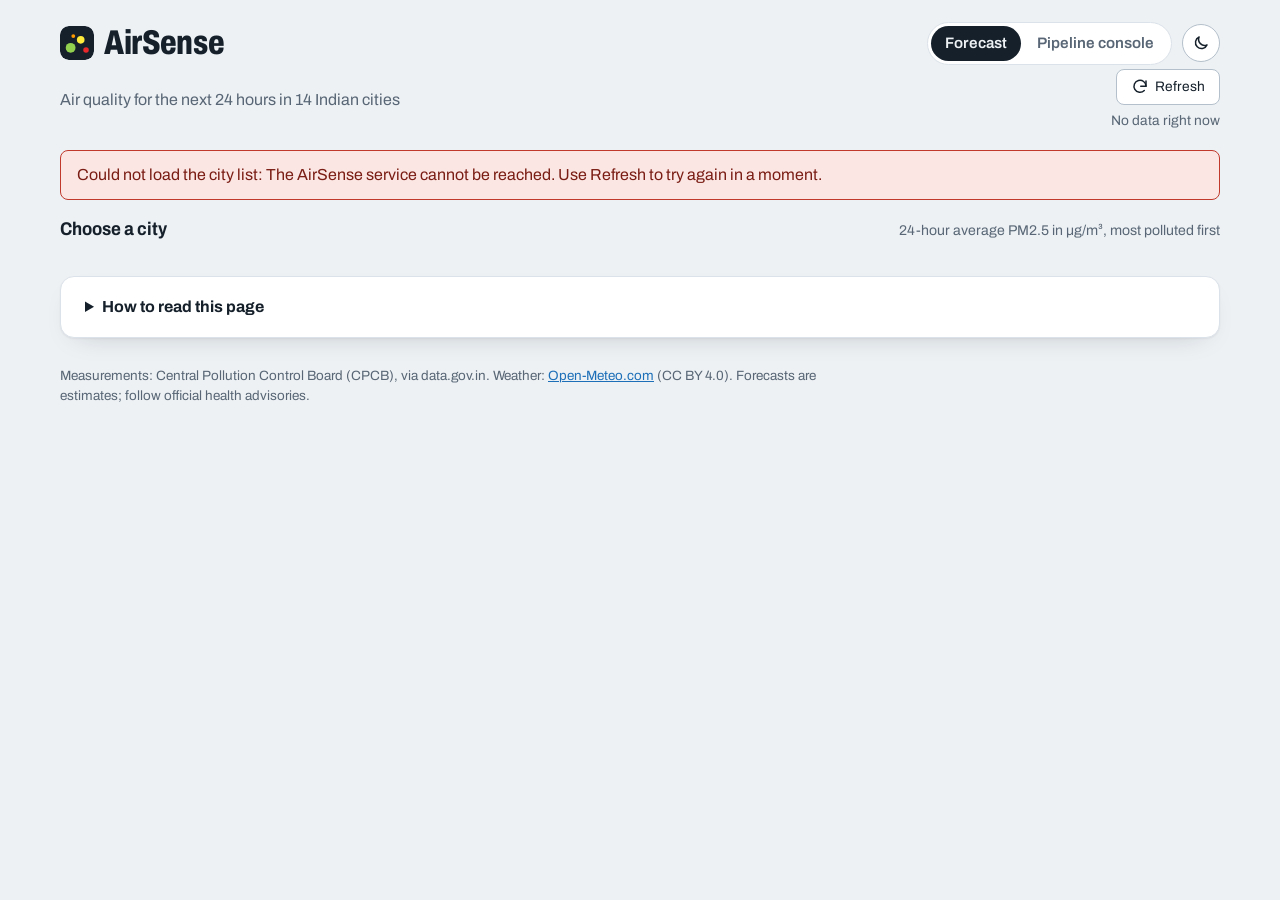
==== commit c6f694dc: "Forecast page: hour boxes inside the chart, measured vs forecast legend, India charts in tabs, null " ====
--- a/frontend/index.html
+++ b/frontend/index.html
@@ -62,17 +62,7 @@
         <p class="section-note">Select a city's bar to open it</p>
       </div>
       <div id="overview-callouts" class="callouts"></div>
-      <div class="india-grid">
-        <div>
-          <h3 class="chart-h">Cities, most polluted first</h3>
-          <div class="chart-box india"><canvas id="india-chart" role="img"></canvas></div>
-        </div>
-        <div>
-          <h3 class="chart-h">Cities per category</h3>
-          <div class="chart-box cats"><canvas id="category-chart" role="img"></canvas></div>
-          <p class="section-note">Select a category to highlight its cities; select it again to clear.</p>
-        </div>
-      </div>
+      <div id="india-tabs"></div>
     </section>
 
     <details class="card help">
@@ -80,7 +70,8 @@
       <div class="help-body">
         <div class="help-text">
           <p><strong>PM2.5</strong> are fine particles in the air, small enough to reach deep into the lungs. Values are the average over the last 24 hours, in micrograms per cubic metre (µg/m³), as used by India's official Air Quality Index (AQI).</p>
-          <p><strong>The forecast</strong> shows the expected 24-hour average for each of the next 24 hours. It changes slowly because each new hour replaces only one of the 24 hours being averaged. Hover over the hour strip or the chart to see each hour.</p>
+          <p><strong>The forecast</strong> shows the expected 24-hour average for each of the next 24 hours. It changes slowly because each new hour replaces only one of the 24 hours being averaged. Hover over a coloured box or a point in the chart to see that hour.</p>
+          <p><strong>Measured and forecast values.</strong> The first point (◆, with an outlined box above it) is the latest measured value: the 24-hour average of the CPCB stations in the city, usually 2–3 hours old because official data is published with a delay. The other points (●) are the forecast for each of the next 24 hours. Peak and Low mark the highest and lowest forecast hours; the measured value is not counted.</p>
           <p><strong>Why this forecast</strong> lists the six inputs that pushed the forecast up or down the most, in µg/m³, and the combined effect of all the others.</p>
           <p><strong>Notes</strong> appear when some input data was missing; the forecast is still made, but may be less accurate. If no forecast is shown, the latest measurement is too old or missing.</p>
         </div>
--- a/frontend/assets/style.css
+++ b/frontend/assets/style.css
@@ -211,26 +211,19 @@
 .basis { color: var(--muted); font-size: 0.88rem; }
 
 .hours { margin-top: 28px; }
-/* One column per forecast hour: day label, box, tick, time, so they always line up. */
-.strip { display: grid; grid-template-columns: repeat(24, minmax(0, 1fr)); gap: 3px; margin-bottom: 4px; }
-.hour { position: relative; display: grid; grid-template-columns: minmax(0, 1fr); grid-template-rows: 20px 34px 8px 18px; min-width: 0; }
-.hour.newday { margin-left: 6px; }
-.hour.daystart::before {  /* a line where a new day starts, from its label down to the boxes */
-  content: ""; position: absolute; left: -4px; top: 2px; height: 52px; border-left: 2px solid var(--line-strong);
-}
-.hour:first-child.daystart::before { left: 0; height: 16px; }
-.hour-day { width: 0; overflow: visible; font-size: 0.78rem; font-weight: 700; color: var(--muted); white-space: nowrap; padding-left: 3px; position: relative; z-index: 1; }
-.strip .cell {
-  width: 100%; height: 34px; padding: 0; border: 0; border-radius: 5px; background: var(--band);
-  transition: transform 0.1s; box-shadow: inset 0 0 0 1px rgba(0, 0, 0, 0.06);
-}
-.strip .cell:hover, .strip .cell.active { transform: scaleY(1.18); box-shadow: 0 0 0 2px var(--ink); position: relative; z-index: 1; }
-.tick { justify-self: center; width: 1px; height: 4px; margin-top: 3px; background: var(--line-strong); }
-.tick.long { width: 2px; height: 8px; margin-top: 2px; background: var(--muted); }
-.hour-time {
-  position: absolute; left: 50%; bottom: 0; transform: translateX(-50%);
-  font-size: 0.76rem; color: var(--muted); white-space: nowrap; font-variant-numeric: tabular-nums;
-}
+/* Legend of the hour chart: measured (diamond), forecast (dot), peak and low (rings). */
+.chart-legend { display: flex; flex-wrap: wrap; gap: 4px 16px; font-size: 0.86rem; color: var(--muted); }
+.chart-legend span { display: inline-flex; align-items: center; gap: 7px; }
+.chart-legend i { display: inline-block; flex: none; }
+.lg-diamond { width: 9px; height: 9px; transform: rotate(45deg); background: var(--muted); border: 1.5px solid var(--ink); }
+.lg-dot { width: 8px; height: 8px; border-radius: 50%; background: var(--muted); border: 1.5px solid var(--ink); }
+.lg-ring { width: 12px; height: 12px; border-radius: 50%; border: 3px solid; background: var(--muted); }
+.lg-ring.peak { border-color: var(--raises); }
+.lg-ring.low { border-color: var(--lowers); }
+.chart-box.hours-chart { height: 360px; margin-top: 6px; }
+.chart-box.hours-chart canvas:focus-visible { outline: 3px solid var(--accent); outline-offset: 4px; border-radius: 6px; }
+.picked { display: flex; align-items: center; gap: 12px; margin-bottom: 8px; font-weight: 600; }
+button.small { padding: 3px 10px; font-size: 0.86rem; }
 .chart-box { position: relative; height: 290px; margin-top: 14px; }
 
 .tabset { margin-top: 28px; }
@@ -286,10 +279,8 @@
 .callout-city { font-weight: 800; font-size: 1.25rem; font-stretch: 80%; }
 .callout-val { font-size: 0.88rem; color: var(--muted); }
 .muted-callout .callout-city { font-size: 1.05rem; }
-.india-grid { display: grid; grid-template-columns: minmax(0, 1.5fr) minmax(0, 1fr); gap: 32px; align-items: start; }
-.chart-h { font-size: 0.95rem; font-weight: 700; color: var(--muted); margin: 0 0 6px; }
 .chart-box.india { height: 460px; margin-top: 0; }
-.chart-box.cats { height: 380px; margin-top: 0; }
+.chart-box.cats { height: 320px; margin-top: 0; }
 
 /* ---------- forecast: help, footer ---------- */
 .help { padding: 6px 24px; }
@@ -443,18 +434,13 @@
   .stat { display: grid; grid-template-columns: 1fr auto; align-items: center; padding: 8px 12px; }
   .stat dd { text-align: right; }
   .stat strong { font-size: 1.2rem; }
-  .strip { gap: 2px; }
-  .hour { grid-template-rows: 20px 28px 8px 18px; }
-  .strip .cell { height: 28px; border-radius: 3px; }
-  .hour.newday { margin-left: 4px; }
-  .hour.daystart::before { height: 46px; left: -3px; }
-  .india-grid { grid-template-columns: 1fr; gap: 20px; }
   .chart-box.cats { height: 300px; }
   .why-key, .factor { grid-template-columns: 1fr 50px; gap: 6px 12px; }
   .factor-bar { grid-column: 1 / -1; grid-row: 2; }
   .why-key { display: none; }
   .help-body { grid-template-columns: 1fr; }
   .chart-box { height: 240px; }
+  .chart-box.hours-chart { height: 300px; }
   .status-row { grid-template-columns: 1fr; }
   .big-stats { grid-template-columns: repeat(2, minmax(0, 1fr)); }
   .model-grid { grid-template-columns: 1fr; }
